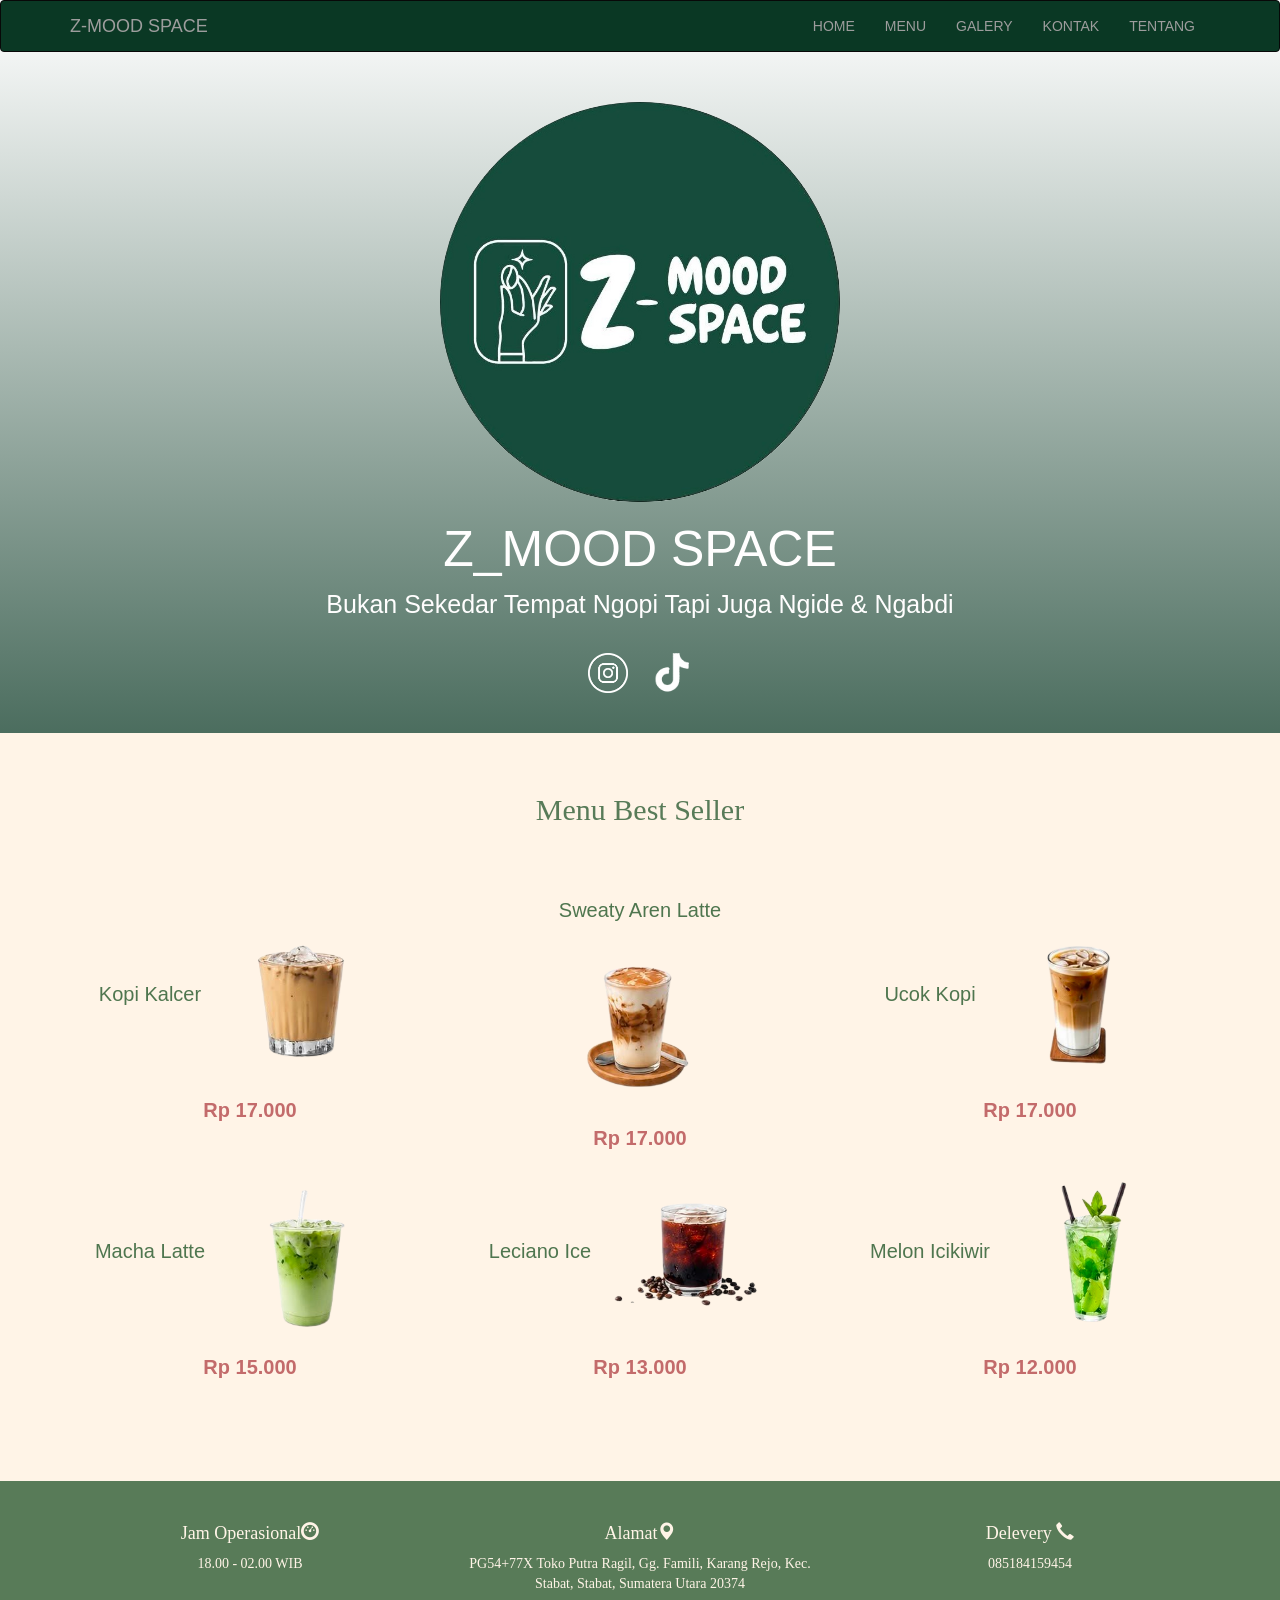
==== index.html @ ac14eb8d "update index.html" ====
<!DOCTYPE html>
<html>
<head>
	<meta charset="utf-8">
	<meta name="viewport" content="width=device-width, initial-scale=1">
	<title>Navbar (Navigation Bar) dengan Bootstrap</title>
	<link href="bootstrap/css/bootstrap.min.css" rel="stylesheet">
	<link rel="stylesheet" href= "style.css">
	<section class="beranda" >
</head>
<body>
	<nav class="navbar navbar-inverse">
		<div class="container">
		<div class="navbar-header">
			<button type="button" class="navbar-toggle collapsed" data-toggle="collapse" data-target="#bs-example-navbar-collapse-1" aria-expanded="false">
			<span class="sr-only">Toggle Nav</span>
			<span class="icon-bar"></span>
			<span class="icon-bar"></span>
			<span class="icon-bar"></span>
			</button>
			<a class="navbar-brand" href="https://share.google/sUuNKj3C6i2KModWD">Z-MOOD SPACE</a>
		</div>
		<div class="collapse navbar-collapse" id="bs-example-navbar-collapse-1">
			<ul class="nav navbar-nav navbar-right">
			<li><a href="index.html">HOME</a></li>
			<li><a href="menu.html">MENU</a></li>
			<li><a href="galery.html">GALERY</a></li>
			<li><a href="kontak.html">KONTAK</a></li>
			<li><a href="tentang.html">TENTANG</a></li>
			</ul>
		</div>
		</div>
	</nav>
				<img src="logo.jpeg" width="200px" class="bulat" >
					<h1 class="judul">Z_MOOD SPACE</h1>
					<p class="text">Bukan Sekedar Tempat Ngopi Tapi Juga Ngide & Ngabdi</p>
				</div>
			</div>
		</div>
		<div class="sosmed">
			<a href="https://www.instagram.com/zmood_official?igsh=NDRldWdqcGI5aWNp"><img src="insta.png" class="sosmedfoto"></a>
			<a href="https://www.tiktok.com/@min.mood_?_r=1&_t=ZS-96XeaK3nSQa"><img src="tiktok.png" class="sosmedfoto"></a><br><br><br>
		</div>
		<div >
			<section class="menu" >
				<br><br>
			<h2>Menu Best Seller</h2>
			<div class="pilihan">
				<div class="container">
					<div class="row">
						<div class="col-md-4">Kopi Kalcer<img src="kopikalcer.png" class="fotomenu"><p class="harga">Rp 17.000</p></div>
						<div class="col-md-4">Sweaty Aren Latte<img src="sweaty.png" class="fotomenu"><p class="harga">Rp 17.000</p></div>
						<div class="col-md-4">Ucok Kopi<img src="ucok.png" class="fotomenu"><p class="harga">Rp 17.000</p></div>
					</div>
					<div class="row">
						<div class="col-md-4">Macha Latte<img src="machalatte.png" class="fotomenu"><p class="harga">Rp 15.000</p></div>
						<div class="col-md-4">Leciano Ice<img src="lecino.png" class="fotomenu"><p class="harga">Rp 13.000</p></div>
						<div class="col-md-4">Melon Icikiwir<img src="melon.png" class="fotomenu"><p class="harga">Rp 12.000</p></div>
					</div>
				</div>
			</div>
			<br><br><br><br><br>
			</section>
		<div class="all">
		<div class="container">
		<div class="row">
		<div class="col-md-4">
			<h4 class="buka">Jam Operasional<span class="glyphicon glyphicon-dashboard"></span></h4>
			<p class="delevery" >18.00 - 02.00 WIB</p></div>
		<div class="col-md-4">
			<h4 class="buka">Alamat<span class="glyphicon glyphicon-map-marker"></span></h4>
			<p class="delevery">PG54+77X Toko Putra Ragil, Gg. Famili, Karang Rejo, Kec. Stabat, Stabat, Sumatera Utara 20374</p></div>
		<div class="col-md-4">
			<h4 class="buka">Delevery    <span class="glyphicon glyphicon-earphone"></span></h4>
			<p class="delevery">085184159454</p></div>
		</div>
		</div><br>
	</div>
<script src="bootstrap/js/jQuery.js"></script>
<script src="bootstrap/js/bootstrap.min.js"></script>
</body>
</html>
---- style.css ----
/*home*/
.beranda{
	background: linear-gradient(to bottom,white,rgb(10, 56, 36));
	max-height: 1000px;
}
.navbar{
	background-color: rgb(10, 56, 36);
}
ul li:hover{
	background-color: rgb(88, 123, 88);
}
.bulat{
	width: 400px;
    height: 400px;
	border-radius: 50%;
	display: block;
    margin: auto;
	margin-top: 50px;
}
.judul{
	font-family: 'Trebuchet MS', 'Lucida Sans Unicode', 'Lucida Grande', 'Lucida Sans', Arial, sans-serif;
	font-size: 50px;						
	color: rgb(255, 254, 254);
	text-align: center;																		
}
.text{
	font-family: 'Gill Sans', 'Gill Sans MT', Calibri, 'Trebuchet MS', sans-serif;						
	font-size: 25px;						
	color: rgb(255, 254, 254);						
	text-align: center;						
}
.sosmed{
				margin-top: 30px;
				text-align: center;
			}
			.sosmedfoto{
				width: 40px;
   				display: inline-block;
    			margin: 0 10px;
			}
.menu{
					color: rgb(88, 123, 88);
					text-align: center;
					background-color: rgb(255, 244, 231);
					font-family:'playfair display', serif;
				}
.pilihan{
								font-family: 'Gill Sans', 'Gill Sans MT', Calibri, 'Trebuchet MS', sans-serif;
								font-size: 20px;
								margin-top: 70px;
								color: rgb(79, 118, 79);
							}
							.harga{
								margin:0;
								color: rgb(195, 107, 107);
								font-weight: 700;
							}
							.fotomenu{
								width: 200px;
							}
/*Menu*/
.beranda1{
				background-color: rgb(255, 244, 231);
		}
.menu1{
					color: rgb(88, 123, 88);
					text-align: center;
					background-color: rgb(255, 244, 231);
					font-family:'playfair display', serif;
				}
.pilihan1{
								font-family: 'Gill Sans', 'Gill Sans MT', Calibri, 'Trebuchet MS', sans-serif;
								font-size: 20px;
								margin-top: 70px;
								color: rgb(79, 118, 79);
							}
							.harga1{
								margin:0;
								color: rgb(195, 107, 107);
								font-weight: 700;
							}
							.fotomenu1{
								width: 200px;
							}
.kopi{
			background-color: rgb(48, 73, 48);
		}
.foto{
						display: right;
						width: 300px;
						border-radius: 12px;
					}
					.menuitem{
						display: flex;
    					justify-content: space-between;
   						border-bottom: 2px solid #d8d2c2;
    					padding: 5px 0;
    					width: 500px;
    					color: white;
    					font-size: 20px;
					}
					.juduldimenu{
						font-family: 'playfair display', serif;
						color: white;
						font-size: 60px;	
					}
					.mood{
						font-family: 'playfair display', serif;
						color: white;
						font-size: 60px;
						text-align: center;
					}
/*Galery*/
.berandagalery{
			background: rgb(255, 244, 231);
		}
.judulkecil{
					color: rgb(123, 158, 123);
					font-size: 25px;
					font-family: Cambria, Cochin, Georgia, Times, 'Times New Roman', serif;
				}
				.judulgalery{
					color: rgb(10, 56, 10);
					font-size: 50px;
				}
				.fotogalery{
					width: 350px;
					border-radius: 12px;
					box-shadow: 0 8px 20px;
				}
				.galery{
					transition: 0.3s;
				}
				.galery img:hover{
    				transform: scale(1.05);
				}
.spotfoto{
							width: 250px;
							border-radius: 12px;
							box-shadow: 0 8px 20px;
						}
						.judulkecilspot{
							font-size: 25px;
							font-family: Cambria, Cochin, Georgia, Times, 'Times New Roman', serif;
							color: rgb(123, 158, 123);
						}
						.judulspot{
							font-size: 50px;
							font-family:'playfair display', serif;
							color: rgb(10, 56, 10);
						}
						.spot{
							background: linear-gradient(to bottom,rgb(255, 244, 231), rgb(64, 93, 64));
							text-align: center;
							transition: 0.3s;
						}
						.spot img:hover{
    						transform: scale(1.05);
						}
.spotfoto{
							width: 250px;
							border-radius: 12px;
							box-shadow: 0 8px 20px;
						}
						.judulkecilspot{
							font-size: 25px;
							font-family: Cambria, Cochin, Georgia, Times, 'Times New Roman', serif;
							color: rgb(123, 158, 123);
						}
						.judulspot{
							font-size: 50px;
							font-family:'playfair display', serif;
							color: rgb(10, 56, 10);
						}
						.spot{
							background: linear-gradient(to bottom,rgb(255, 244, 231), rgb(64, 93, 64));
							text-align: center;
							transition: 0.3s;
						}
						.spot img:hover{
    						transform: scale(1.05);
						}
/*kontak*/
.kontak{
      background:
    linear-gradient(rgba(0, 0, 0, 0.721),
                    rgba(0, 0, 0, 0.721)),
    url('g4.jpeg');
      max-height: 100opx;
    }
.judulkontak{
			font-size: 35px;
			text-align: center;
			margin-top: 50px;
			font-family:Cambria, Cochin, Georgia, Times, 'Times New Roman', serif;
			color: rgb(255, 244, 231)
		}
.jam{
			color: rgb(123, 158, 123);
		}
		.imgkontak{
			width: 500px;
			margin-top: 40px;
			border-radius: 20px;
		}
		.whatsapp{
			margin-top: 70px;
			font-size: 20px;
			font-family: Cambria, Cochin, Georgia, Times, 'Times New Roman', serif;
			color: rgb(255, 244, 231);
		}
/*tentang*/
.section {
  display: flex;
  margin-top: -20px;
}

.left {
  background:
    linear-gradient(rgba(88, 123, 88, 0.473),
                    rgb(88, 123, 88, 0.473)),
    url('kontak.jpeg');
  width: 50%;
  padding: 120px 100px;
  display: flex;
  flex-direction: column;
  justify-content: center;
}

.left .brand {
  font-family:'Franklin Gothic Medium', 'Arial Narrow', Arial, sans-serif;
  font-size: 11px;
  letter-spacing: 3px;
  margin-bottom: 50px;
  font-weight: 700;
  color:rgb(255, 255, 255);
}

.left p {
  font-family: Cambria, Cochin, Georgia, Times, 'Times New Roman', serif;
  font-size: 20px;
  line-height: 1.9;
  margin-bottom: 30px;
  font-weight: 700;
  text-transform: uppercase;
  color: rgb(255, 255, 255);
  font-size: 20px; 
  text-align: center;
}

.left .ttd {
  margin-top: 50px;
  font-size: 20px;
  font-weight: 700;
  color: rgb(255, 255, 255);
}

.right {
  width: 50%;
  position: relative;
}

.right img {
  width: 100%;
  height: 100%;
  object-fit: cover;
}


/*bgian bwh*/
.delevery{
				font-family: cursive;
				color: rgb(255, 244, 231);
			}
			.buka{
				margin-top: 40px;
				font-family: cursive;
				color: rgb(255, 244, 231);
			}
			.all{
				background-color: rgb(88, 123, 88);
				text-align: center;
			}
/*LAPTOP*/
@media (min-width: 1025px){

    .section{
        display: flex;
    }

    .left,
    .right{
        width: 50%;
    }

    .right img{
        width: 100%;
        height: 100%;
        object-fit: cover;
    }

    .bulat{
        width: 400px;
        height: 400px;
    }
}


/*TABLET*/
@media (max-width:1024px){

    .judul{
        font-size:40px;
    }

    .text{
        font-size:20px;
    }

    .bulat{
        width:300px;
        height:300px;
    }

    .section{
        display:flex;
        flex-direction:column;
    }

    .left,
    .right{
        width:100%;
    }

    .left{
        padding:60px 40px;
    }

    .left p{
        font-size:18px;
    }

    .left .ttd{
        font-size:18px;
    }

    .right img{
        width:100%;
        height:auto;
        display:block;
    }

    .imgkontak{
        width:100%;
    }

    .fotogalery{
        width:280px;
    }

    .spotfoto{
        width:200px;
    }

    .foto{
        width:220px;
    }

    .menuitem{
        width:100%;
        font-size:18px;
    }

    .juduldimenu,
    .mood{
        font-size:45px;
    }
}


/*HP*/
@media (max-width:767px){

    .navbar-brand{
        font-size:18px;
    }

    .judul{
        font-size:30px;
    }

    .text{
        font-size:18px;
        padding:0 15px;
    }

    .bulat{
        width:200px;
        height:200px;
        margin-top:30px;
    }

    .section{
        display:flex;
        flex-direction:column;
        margin-top:-20px;
    }

    .left,
    .right{
        width:100%;
    }

    .left{
        padding:35px 20px;
    }

    .left .brand{
        text-align:center;
    }

    .left p{
        font-size:16px;
        line-height:1.7;
    }

    .left .ttd{
        font-size:16px;
        text-align:center;
    }

    .right img{
        width:100%;
        height:auto;
        display:block;
    }

    .fotomenu,
    .fotomenu1{
        width:140px;
    }

    .menuitem{
        width:100%;
        font-size:16px;
    }

    .judulgalery,
    .judulspot,
    .juduldimenu,
    .mood{
        font-size:32px;
    }

    .judulkecil,
    .judulkecilspot{
        font-size:18px;
    }

    .fotogalery{
        width:100px;
    }

    .spotfoto{
        width:250px;
    }

    .imgkontak{
        width:100%;
        margin-top:20px;
    }

    .judulkontak{
        font-size:28px;
    }

    .whatsapp{
        font-size:18px;
        margin-top:30px;
    }

    .buka{
        font-size:22px;
    }

    .delevery{
        font-size:16px;
    }
}
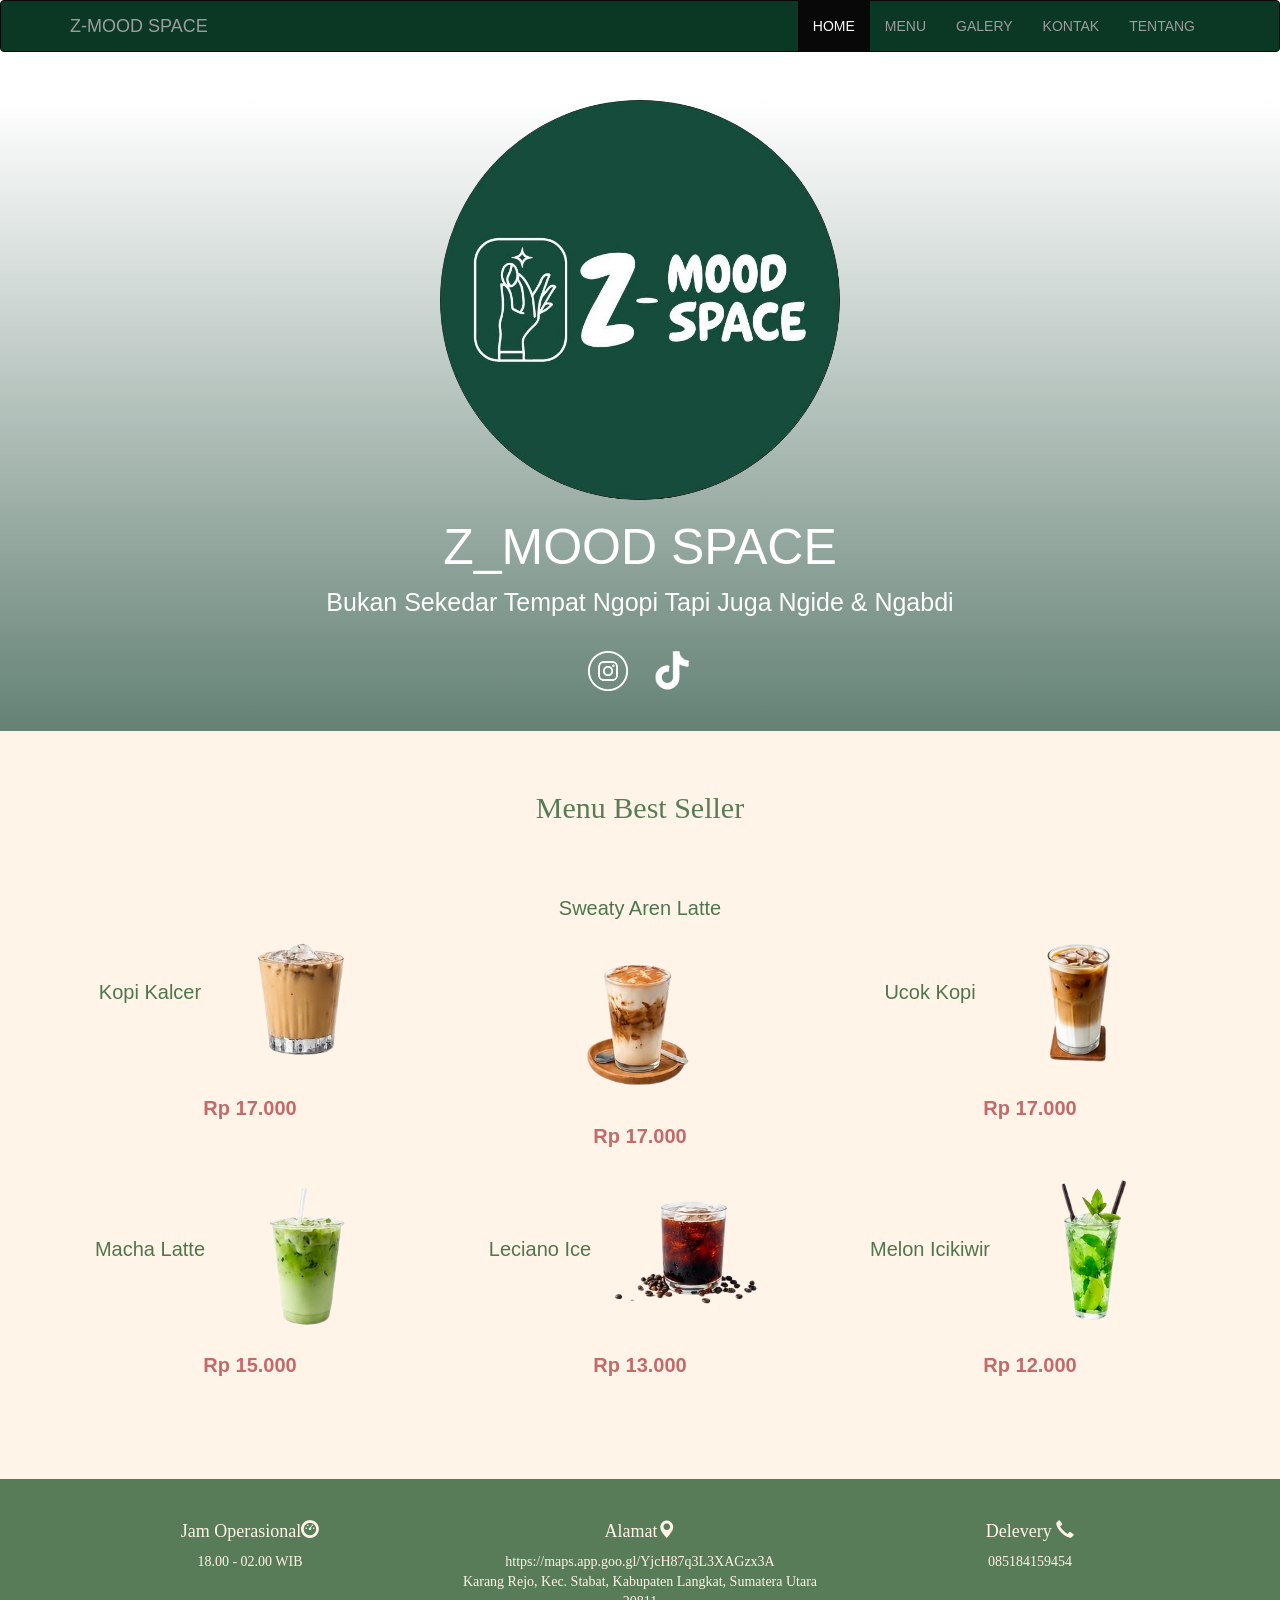
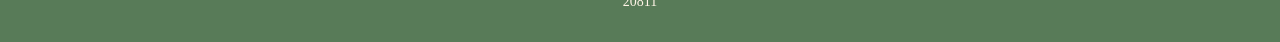
==== commit 2ec2d10e: "update bootstrap" ====
--- a/index.html
+++ b/index.html
@@ -22,7 +22,7 @@
 		</div>
 		<div class="collapse navbar-collapse" id="bs-example-navbar-collapse-1">
 			<ul class="nav navbar-nav navbar-right">
-			<li><a href="index.html">HOME</a></li>
+			<li class="active"><a href="index.html">HOME</a></li>
 			<li><a href="menu.html">MENU</a></li>
 			<li><a href="galery.html">GALERY</a></li>
 			<li><a href="kontak.html">KONTAK</a></li>
@@ -69,7 +69,7 @@
 			<p class="delevery" >18.00 - 02.00 WIB</p></div>
 		<div class="col-md-4">
 			<h4 class="buka">Alamat<span class="glyphicon glyphicon-map-marker"></span></h4>
-			<p class="delevery">PG54+77X Toko Putra Ragil, Gg. Famili, Karang Rejo, Kec. Stabat, Stabat, Sumatera Utara 20374</p></div>
+			<p class="delevery">https://maps.app.goo.gl/YjcH87q3L3XAGzx3A<br>Karang Rejo, Kec. Stabat, Kabupaten Langkat, Sumatera Utara 20811</p></div>
 		<div class="col-md-4">
 			<h4 class="buka">Delevery    <span class="glyphicon glyphicon-earphone"></span></h4>
 			<p class="delevery">085184159454</p></div>
--- a/style.css
+++ b/style.css
@@ -5,6 +5,12 @@
 }
 .navbar{
 	background-color: rgb(10, 56, 36);
+    position: fixed !important;
+    top: 0 !important;
+    left: 0;
+    width: 100%;
+    z-index: 999;
+    
 }
 ul li:hover{
 	background-color: rgb(88, 123, 88);
@@ -15,7 +21,7 @@
 	border-radius: 50%;
 	display: block;
     margin: auto;
-	margin-top: 50px;
+	margin-top: 100px;
 }
 .judul{
 	font-family: 'Trebuchet MS', 'Lucida Sans Unicode', 'Lucida Grande', 'Lucida Sans', Arial, sans-serif;
@@ -59,16 +65,17 @@
 								width: 200px;
 							}
 /*Menu*/
-.beranda1{
+            .beranda1{
 				background-color: rgb(255, 244, 231);
-		}
-.menu1{
+		    }
+            .menu1{
+                margin-top: 50px;
 					color: rgb(88, 123, 88);
 					text-align: center;
 					background-color: rgb(255, 244, 231);
 					font-family:'playfair display', serif;
-				}
-.pilihan1{
+			}
+            .pilihan1{
 								font-family: 'Gill Sans', 'Gill Sans MT', Calibri, 'Trebuchet MS', sans-serif;
 								font-size: 20px;
 								margin-top: 70px;
@@ -113,6 +120,7 @@
 /*Galery*/
 .berandagalery{
 			background: rgb(255, 244, 231);
+            margin-top: 50px;
 		}
 .judulkecil{
 					color: rgb(123, 158, 123);
@@ -186,7 +194,6 @@
     linear-gradient(rgba(0, 0, 0, 0.721),
                     rgba(0, 0, 0, 0.721)),
     url('g4.jpeg');
-      max-height: 100opx;
     }
 .judulkontak{
 			font-size: 35px;
@@ -196,6 +203,7 @@
 			color: rgb(255, 244, 231)
 		}
 .jam{
+    margin-top: 50px;
 			color: rgb(123, 158, 123);
 		}
 		.imgkontak{
@@ -268,19 +276,21 @@
 
 
 /*bgian bwh*/
-.delevery{
-				font-family: cursive;
+            .delevery{
+				font-family: 'playfair display', serif;
 				color: rgb(255, 244, 231);
 			}
 			.buka{
 				margin-top: 40px;
-				font-family: cursive;
+				font-family: 'playfair display', serif;
 				color: rgb(255, 244, 231);
 			}
 			.all{
 				background-color: rgb(88, 123, 88);
 				text-align: center;
+                color: rgb(255, 244, 231);
 			}
+
 /*LAPTOP*/
 @media (min-width: 1025px){
 
@@ -463,6 +473,7 @@
 
     .spotfoto{
         width:250px;
+        margin-top: 20px;
     }
 
     .imgkontak{
